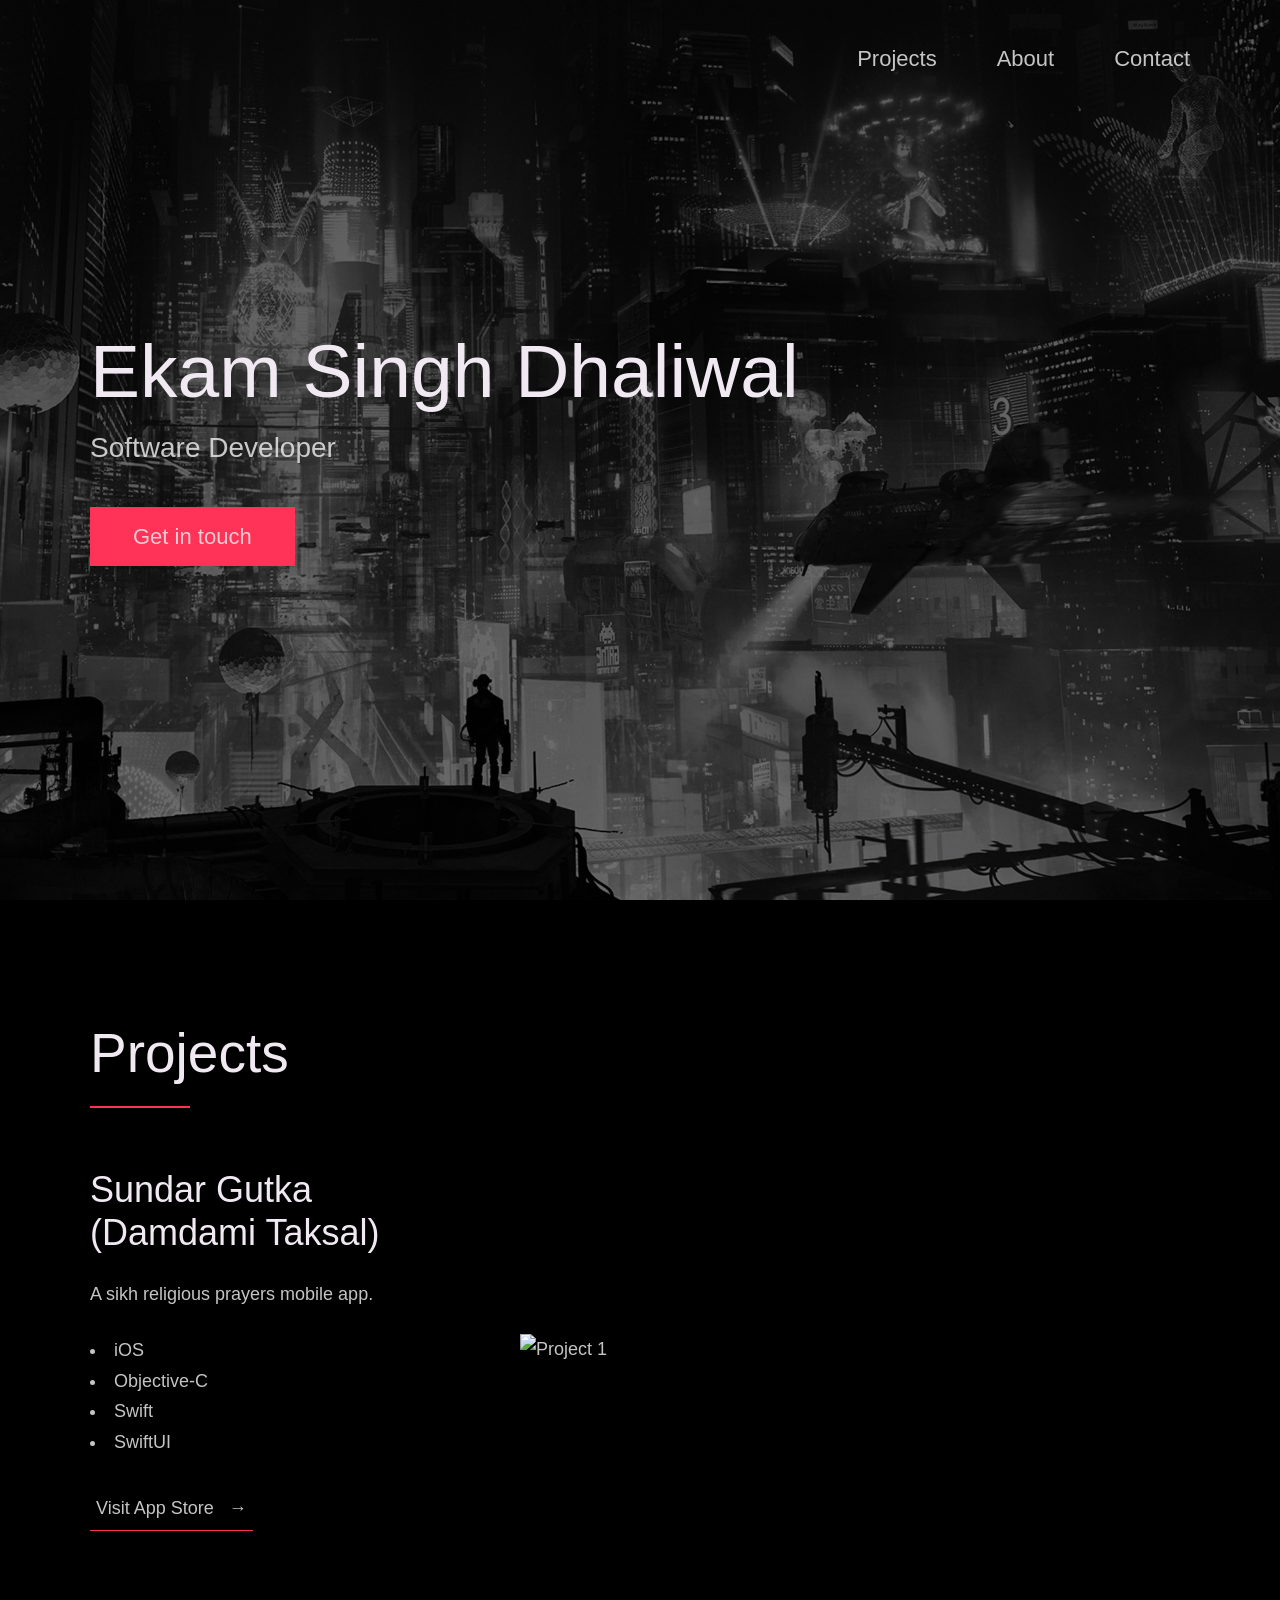
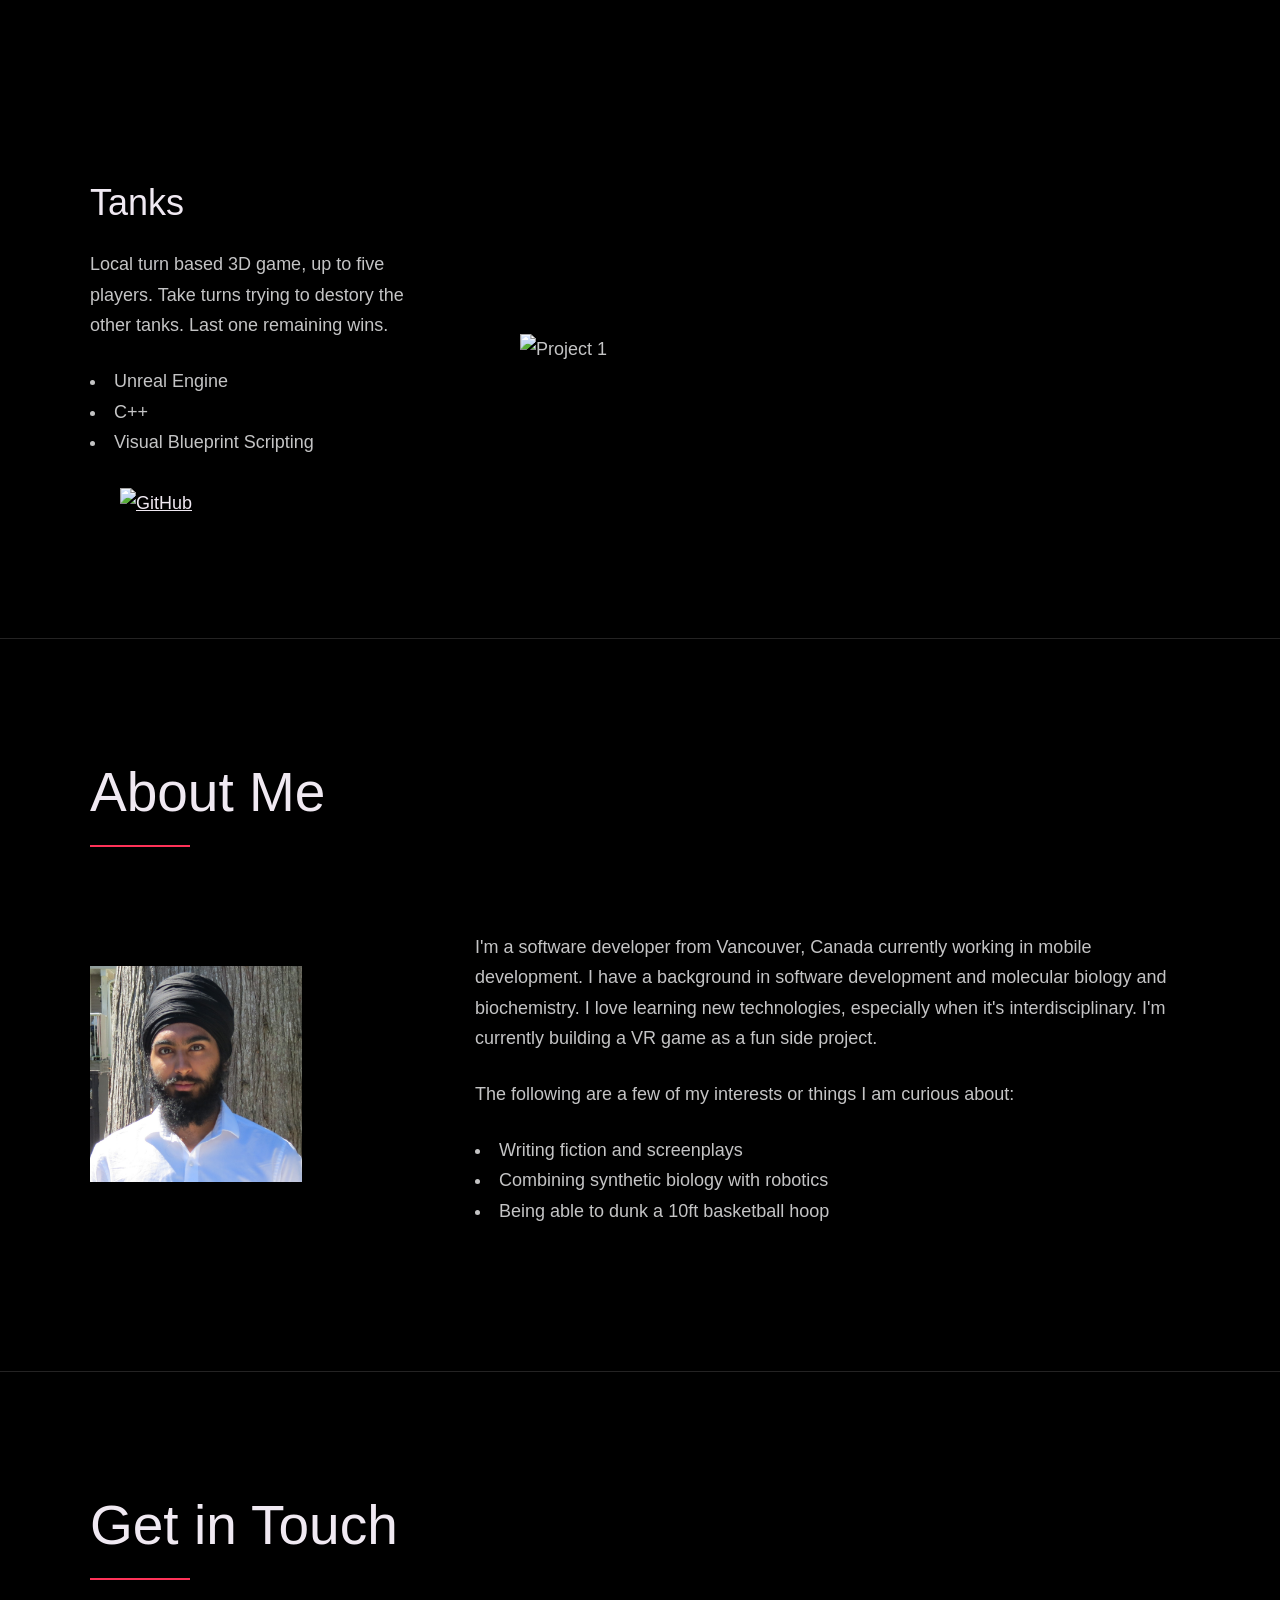
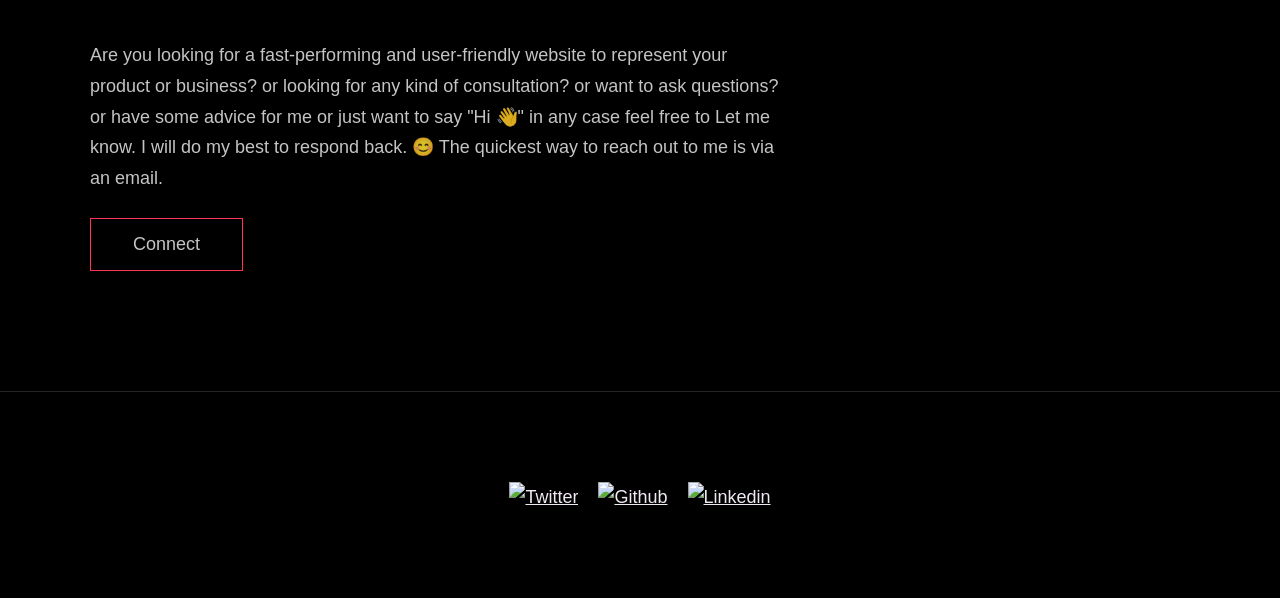
==== index.html @ 0785f8a5 "updated portfolio" ====
<!-- 
  Hello 😊.

  This template is designed and developed by Nisar Hassan Naqvi
  for anyone to use for free or customize the way they like.

  Github Repo: https://github.com/nisarhassan12/portfolio-template/
  My Website: https://nisar.dev

  For business & inquires, contact me => syednisarhassan12@gmail.com
-->

<!--
  Follow the instructions written in comments to create your stunning portfolio
-->

<!DOCTYPE html>
<html lang="en">

<head>
  <meta charset="UTF-8" />
  <meta name="viewport" content="width=device-width, initial-scale=1.0" />
  <link rel="shortcut icon" type="image/png" href="./images/favicon.png" />

  <!-- Put your site title here -->
  <title>
    Ekam Singh
  </title>

  <meta name="description" content="Add small description of yourslef.">
  <!-- Add some coding keywords below, Ex: (React, CSS etc) -->
  <meta name="keywords" content="Put your name, skills and some coding keywords" />
  <link rel="stylesheet" href="index.css" />
</head>

<body>

  <!-- ***** Header ***** -->

  <header class="header" role="banner" id="top">
    <div class="row">
      <nav class="nav" role="navigation">
        <ul class="nav__items">
          <li class="nav__item"><a href="#work" class="nav__link">Projects</a></li>
          <!-- <li class="nav__item"><a href="#clients" class="nav__link">Clients</a></li> -->
          <li class="nav__item">
            <a href="#about" class="nav__link">About</a>
          </li>
          <li class="nav__item">
            <a href="#contact" class="nav__link">Contact</a>
          </li>
        </ul>
      </nav>
    </div>
    <div class="header__text-box row">
      <div class="header__text">
        <h1 class="heading-primary">
          <!-- Replace the following name with your name -->
          <span>Ekam Singh Dhaliwal</span>
        </h1>
        <!-- Put a small paragraph about yourself -->
        <p>Software Developer</p>
        <a href="#contact" class="btn btn--pink">Get in touch</a>
      </div>
    </div>
  </header>

  <main role="main">

    <!-- ***** Work ***** -->

    <section class="work" id="work">
      <div class="row">
        <h2>Projects</h2>
        <div class="work__boxes">

          <!-- Each div with the work__box class is a project. -->

          <div class="work__box">
            <div class="work__text">
              <h3>Sundar Gutka (Damdami Taksal)</h3>
              <p>
                A sikh religious prayers mobile app.
              </p>
              <ul class="work__list">
                <li>iOS</li>
                <li>Objective-C</li>
                <li>Swift</li>
                <li>SwiftUI</li>
              </ul>

              <div class="work__links">
                <a href="https://apps.apple.com/ca/app/sundar-gutka-damdami-taksal/id796246528" target="_blank" class="link__text">
                  Visit App Store <span>&rarr;</span>
                </a>
              </div>
            </div>
            <div class="work__image-box">
              <img src="./images/project-1.png" class="work__image" alt="Project 1" />
            </div>
          </div>

          <div class="work__box">
            <div class="work__text">
              <h3>Tanks</h3>
              <p>
                Local turn based 3D game, up to five players. Take turns trying to destory the other tanks. Last one remaining wins. 
              </p>
              <ul class="work__list">
                <li>Unreal Engine</li>
                <li>C++</li>
                <li>Visual Blueprint Scripting</li>
              </ul>

              <div class="work__links">
                <a href="https://github.com/ekam123/Tanks">
                  <img src="./images/github.svg" class="work__code" title="View Source Code" alt="GitHub">
                </a>
              </div>
            </div>
            <div class="work__image-box">
              <img src="./images/project-2.png" class="work__image" alt="Project 1" />
            </div>
          </div>

          <!-- <div class="work__box">
            <div class="work__text">
              <h3>Notificator</h3>
              <p>
                Lorem ipsum dolor sit amet consectetur adipisicing elit. Quod,
                eius.
              </p>
              <ul class="work__list">
                <li>React</li>
                <li>Next.js</li>
                <li>Node</li>
                <li>MongoDB</li>
              </ul>

              <div class="work__links">
                <a href="#" class="link__text">
                  Visit Site <span>&rarr;</span>
                </a>
                <a href="#">
                  <img src="./images/github.svg" class="work__code" title="View Source Code" alt="GitHub">
                </a>
              </div>
            </div>
            <div class="work__image-box">
              <img src="./images/project-3.png" class="work__image" alt="Project 3" />
            </div>
          </div> -->
        </div>
      </div>
    </section>

    <!-- ***** About ***** -->

    <section class="about" id="about">
      <div class="row">
        <h2>About Me</h2>
        <div class="about__content">
          <div class="about__text">
            <!-- Replace the below paragraph with info about yourself -->
            <p>
              I'm a software developer from Vancouver, Canada currently working in mobile development.
              I have a background in software development and molecular biology and biochemistry. 
              I love learning new technologies, especially when it's interdisciplinary. 
              I'm currently building a VR game as a fun side project. 
            </p>
            <p>
              The following are a few of my interests or things I am curious about:
              <li>Writing fiction and screenplays</li>
              <li>Combining synthetic biology with robotics</li>
              <li>Being able to dunk a 10ft basketball hoop</li>
            </p>
          </div>

          <div class="about__photo-container">
            <!-- Add a nice photo of yourself -->
            <img class="about__photo" src="./images/profile.jpg" alt="" width="80%" height="80%"/>
          </div>
        </div>
      </div>
    </section>
  </main>

  <!-- ***** Contact ***** -->

  <section class="contact" id="contact">
    <div class="row">
      <h2>Get in Touch</h2>
      <div class="contact__info">
        <p>
          Are you looking for a fast-performing and user-friendly website to
          represent your product or business? or looking for any kind of
          consultation? or want to ask questions? or have some advice for me
          or just want to say "Hi 👋" in any case feel free to Let me know. I
          will do my best to respond back. 😊 The quickest way to reach out to
          me is via an email.
        </p>
        <!-- Replace the email with yours -->
        <a href="mailto:ekamsinghdhaliwal@mail.com" class="btn">Connect</a>
      </div>
    </div>
  </section>

  <!-- ***** Footer ***** -->

  <footer role="contentinfo" class="footer">
    <div class="row">
      <!-- Update the links to point to your accounts -->
      <ul class="footer__social-links">
        <li class="footer__social-link-item">
          <a href="https://twitter.com/nisarhassan12/" title="Link to Twitter Profile">
            <img src="./images/twitter.svg" class="footer__social-image" alt="Twitter">
          </a>
        </li>
        <li class="footer__social-link-item">
          <a href="https://github.com/nisarhassan12/" title="Link to Github Profile">
            <img src="./images/github.svg" class="footer__social-image" alt="Github">
          </a>
        </li>
        <li class="footer__social-link-item">
          <a href=https://www.linkedin.com/in/nisar-hassan-naqvi-413466199/">
            <img src="./images/linkedin.svg" title="Link to Linkedin Profile" class="footer__social-image" alt="Linkedin">
          </a>
        </li>
      </ul>

      <!-- If you give me some credit by keeping the below paragraph, will be huge for me 😊 Thanks. -->
      <div class="footer__github-buttons">
        <iframe
          src="https://ghbtns.com/github-btn.html?user=nisarhassan12&repo=portfolio-template&type=watch&count=true"
          frameborder="0" scrolling="0" width="170" height="20" title="Watch Portfolio Template on GitHub">
        </iframe>
      </div>
    </div>
  </footer>

  <a href="#top" class="back-to-top" title="Back to Top">
    <img src="./images/arrow-up.svg" alt="Back to Top" class="back-to-top__image"/>
  </a>
  <script src="./index.js"></script>
</body>

</html>
---- index.css ----
/* --------------------------------------- */
/* ----- Basic Setup ----- */
/* --------------------------------------- */

@font-face {
    font-family: 'Hk Grotesk';
    font-style: normal;
    font-weight: 400;
    src: url('./fonts/HKGrotesk-Regular.woff') format('woff');
}

@font-face {
    font-family: 'Jost';
    font-style: normal;
    font-weight: 400;
    src: url('./fonts/Jost-Regular.ttf') format('woff');
}

* {
    margin: 0;
    padding: 0;
    box-sizing: inherit;
}

:root {
    --font-size-small: 1.8rem;
    --font-size-normal: 2.2rem;
    --font-size-medium: 2.8rem;
    --font-size-medium-1: 3.6rem;
    --font-size-large: 5.5rem;
    --font-size-huge: 7.5rem;
    --font-stack: 'Hk Grotesk', sans-serif;

    --line-height-normal: 1.7;
    --line-height-small: 1.2;

    --black: #000;
    --pink: #ff3258;
    --white: #f0e9f2;
    --white-1: #e5e5e6da;


    --container-max-width: 1180px;
    --container-normal-width: 800px;
    --container-medium-width: 700px; 
    --container-small-width: 500px;

    --gutter-huge: 12rem;
    --gutter-medium: 6rem;
    --gutter-normal: 3rem;
    --gutter-small-1: 2.5rem;
    --gutter-small: 2rem;

    --border-light: 1px solid rgb(36, 35, 35);
}

html {
    font-size: 62.5%; /* (16/10)*100 = 62.5% => 1rem = 10px */
    box-sizing: border-box;
    scroll-behavior: smooth;
}

@media(max-width: 1000px) {
    html {
        font-size: 52%;
    }
}

body {
    font-size: var(--font-size-small);
    font-family: var(--font-stack);
    font-weight: 400;
    color: var(--white-1);
    line-height: var(--line-height-normal);
    background: var(--black);
    overflow-x: hidden;
}

.row {
    max-width: var(--container-max-width);
    margin: 0 auto;
}

@media(max-width: 1340px) {
    .row {
        max-width: 1100px;
    }
}

@media(max-width: 1240px) {
    .row {
        padding: 0 var(--gutter-medium);
    }
}

@media(max-width: 600px) {
    .row {
        padding: 0 var(--gutter-normal);
    }
}

@media(max-width: 600px) {
    .row {
        padding: 0 var(--gutter-small);
    }
}

section {
    padding: var(--gutter-huge) 0;
    border-bottom: var(--border-light);
}

img {
    object-fit: contain;
    max-width: 100%;
}

/* --------------------------------------- */
/* ----- Headlines and Paragraphs ----- */
/* --------------------------------------- */

h1,
h2,
h3 {
    font-family: 'Jost', sans-serif;
    font-weight: 400;
    line-height: var(--line-height-small);
    color: var(--white);
}

.heading-primary {
    line-height: 1;
    font-size: var(--font-size-huge);
    font-weight: 400;
}

@media(max-width: 900px) {
    .heading-primary {
        font-size: 6.5rem;
    }
}

h2 {
    font-size: var(--font-size-large);
    margin-bottom: var(--gutter-medium);
}

h2::after {
    content: '';
    display: block;
    height: 2px;
    width: 10rem;
    background: var(--pink);
    margin: var(--gutter-small) 0;
}

h3 {
    font-size: var(--font-size-medium-1);
    margin-bottom: var(--gutter-small);
}

@media(max-width: 500px) {
    .heading-primary {
        font-size: var(--font-size-large);
    }

    h2 {
        font-size: var(--font-size-medium-1);
    }

    h3 {
        font-size: var(--font-size-medium);
    }
}

p {
    margin: var(--gutter-small-1) 0;
}

@media(max-width: 900px) {
    p { 
        max-width: var(--container-small-width);
    }
}

/* --------------------------------------- */
/* ----- Buttons and Links ----- */
/* --------------------------------------- */

a {
    color: var(--white);
    font-weight: 400;
    font-family: 'Jost', sans-serif;
    transition: all .2s;
    outline: 2px solid transparent;
}

::-moz-focus-inner {
    border: 0;
}

button:focus,
a:focus {
    outline: 2px solid var(--pink);
}

body:not(.user-is-tabbing) button:focus,
body:not(.user-is-tabbing) a:focus {
    outline: none;
}

.link:hover {
    color: var(--pink);
}

.btn {
    position: relative;
    display: inline-block;
    padding: 1rem 4.2rem;
    text-decoration: none;
    color: inherit;
    border: 1px solid  var(--pink);
    font-weight: 400;
}

.btn:focus {
    outline: none;
}

.btn::after {
    content: '';
    display: block;
    position: absolute;
    top: 0;
    left: 0;
    right: 100%;
    background: var(--white);
    height: 100%;
    z-index: -1;
    transition: all 0.2s cubic-bezier(1, 0.68, 0.16, 0.9);
}

.btn:hover::after,
.btn:focus::after {
    right: 0;
    background: var(--pink);
}

.btn--pink {
    background: var(--pink);
    transition: all 0.2s;
}

.btn--pink::after {
    display: none;
}

.btn--pink:hover,
.btn--pink:focus {
    background: transparent;
}

.link__text {
    position: relative;
    display: inline-block;
    padding: .6rem;
    color: inherit;
    text-decoration: none;
    border-bottom: 1px solid var(--pink);
}

.link__text::after {
    content: '';
    display: block;
    position: absolute;
    top: 0;
    left: 0;
    right: 100%;
    background: var(--white);
    height: 100%;
    z-index: -1;
    transition: all 0.2s cubic-bezier(1, 0.68, 0.16, 0.9);
}

.link__text:focus {
    outline: none;
}

.link__text:hover::after,
.link__text:focus:after {
    right: 0;
    background: var(--pink);
}

.link__text span {
    padding-left: 1rem;
    font-family: sans-serif;
}

/* ----- Back to Top ----- */

.back-to-top {
    position: fixed;
    bottom: 4rem;
    right: 4rem;
    display: flex;
    justify-content: center;
    align-items: center;
    height: 5.5rem;
    width: 5.5rem;
    background-color: var(--pink);
    border-radius: 50%;
    z-index: 10;
    visibility: hidden;
    transition: all .4s;
}

.back-to-top__image {
    height: 70%;
}

@media(max-width: 900px) {
    .back-to-top {
        right: 2rem;
    }
}

@media(max-width: 500px) {
    .back-to-top {
        right: 1rem;
    }
}

/* --------------------------------------- */
/* ----- Navigation ----- */
/* --------------------------------------- */

.nav {
    display: flex;
    justify-content: flex-end;
    padding: var(--gutter-normal) 0;
}

.nav__items {
    display: flex;
    list-style: none;
}

.nav__item:not(:last-child) {
    margin-right: var(--gutter-medium);
}

@media(max-width: 500px) {
    .nav {
        justify-content: center;
    }
}

@media(max-width: 400px) {
    .nav__item:not(:last-child) {
        margin-right: var(--gutter-normal);
    }
}

@media(max-width: 300px) {
    .nav {
        font-size: var(--font-size-small);
    }
}

.nav__link {
    position: relative;
    display: inline-block;
    padding: 1rem 0;
    text-decoration: none;
    color: inherit;
    transition: all .2s;
}

.nav__link::after {
    content: '';
    position: absolute;
    bottom: 0;
    left: 0;
    right: 100%;
    display: inline-block;
    height: 1rem;
    background: var(--white);
    transition: all 0.25s cubic-bezier(1, 0.68, 0.16, 0.9);
}

.nav__link:hover {
    color: var(--pink);
}

.nav__link:hover::after {
    right: 0;
    height: 2px;
    background: var(--pink);
}

/* --------------------------------------- */
/* ----- Header ----- */
/* --------------------------------------- */

.header {
    background: linear-gradient(rgba(0,0,0, .5), rgba(0,0,0, .4)), 
        url('./images/cyberpunk-city-bw-2.jpg');
    height: 100vh;
    background-size: cover;
    background-position: center;
    background-attachment: fixed;
    font-size: var(--font-size-normal);
}

.header__text {
    position: absolute;
    top: 50%;
    transform: translateY(-50%);
}

.header__text p {
    margin: 1.5rem 0 3.5rem;
    max-width: var(--container-medium-width);
    font-family: 'Jost', sans-serif;
    font-size: var(--font-size-medium);
}

@media(max-width: 500px) {
    .header {
        text-align: center;
    }

    .header__text p {
        transform: scale(.8);
    }
}

/* --------------------------------------- */
/* ----- Work ----- */
/* --------------------------------------- */

.work__box {
    display: flex;
    align-items: center;
}

@media(max-width: 900px) {
    .work__box {
        align-items: initial;
        flex-direction: column-reverse;
    }
}

.work__box:not(:last-child) {
    margin-bottom: 25rem;
}

@media(max-width: 500px) {
    .work__box:not(:last-child) {
        margin-bottom: 20rem;
    }
}

.work__links {
    display: flex;
    align-items: center;
}

.work__text {
    flex: 0 0 30%;
}

.work__list {
    /* list-style-type: square; */
    list-style-position: inside;
    margin-bottom: var(--gutter-normal);
}

.work__code {
    display: block;
    height: 3rem;
    margin-left: var(--gutter-normal);
    transition: all .3s;
}

.work__code:hover {
    transform: scale(1.2);
}

.work__image-box {
    margin-bottom: var(--gutter-normal);
}

@media(min-width: 901px) {
    .work__image-box {
        flex: 1;
        margin: 0 0 0 10rem;
    }
}

@media(max-width: 900px) {
    .work__code {
        height: 4rem;
    }
}

/* --------------------------------------- */
/* ----- Clients ----- */
/* --------------------------------------- */

.client__logos {
    display: flex;
    justify-content: space-between;
    filter: invert(100%) grayscale(100%) opacity(.8);
}

.client__logo {
    height: 6.5rem;
    max-width: 18rem;
}

@media(max-width: 1240px) {
    .client__logos {
        overflow-x: scroll;
        padding: var(--gutter-normal);
    }

    .client__logo:not(:last-of-type) {
        margin-right: var(--gutter-medium);
    }
}

/* --------------------------------------- */
/* ----- About ----- */
/* --------------------------------------- */

.about__content {
    display: flex;
    flex-direction: row-reverse; 
    align-items: center; 
}

@media(max-width: 900px) {
    .about__content {
        flex-direction: column-reverse;
        align-items: initial;
    }
}

.about__photo-container {
    margin-bottom: var(--gutter-normal);
}

@media(min-width: 901px) {
    .about__text {
        flex: 0 0 65%;
    }
    
    .about__photo-container {
        flex: 1;
        margin: 0 var(--gutter-huge) 0 0;
    }
}

/* --------------------------------------- */
/* ----- Contact ----- */
/* --------------------------------------- */

.contact__info {
    max-width: var(--container-medium-width);
}

/* --------------------------------------- */
/* ----- Footer ----- */
/* --------------------------------------- */

.footer {
    text-align: center;
    padding: var(--gutter-medium) 0 var(--gutter-normal);
}

.footer__social-links {
    display: flex;
    justify-content: center;
    padding: var(--gutter-normal) 0;
    list-style: none;
}

.footer__social-link-item:not(:last-of-type) {
    margin-right: var(--gutter-small);
}

.footer__social-image {
    height: 4rem;
}

.footer__github-buttons {
    display: flex;
    justify-content: center;
}

.footer__github-buttons iframe {
    height: 2.5rem;
    width: 84px;
    transform: translateY(3px);
}

@media(max-width: 500px) {
    .footer {
        padding: var(--gutter-medium) 0;
    } 
}
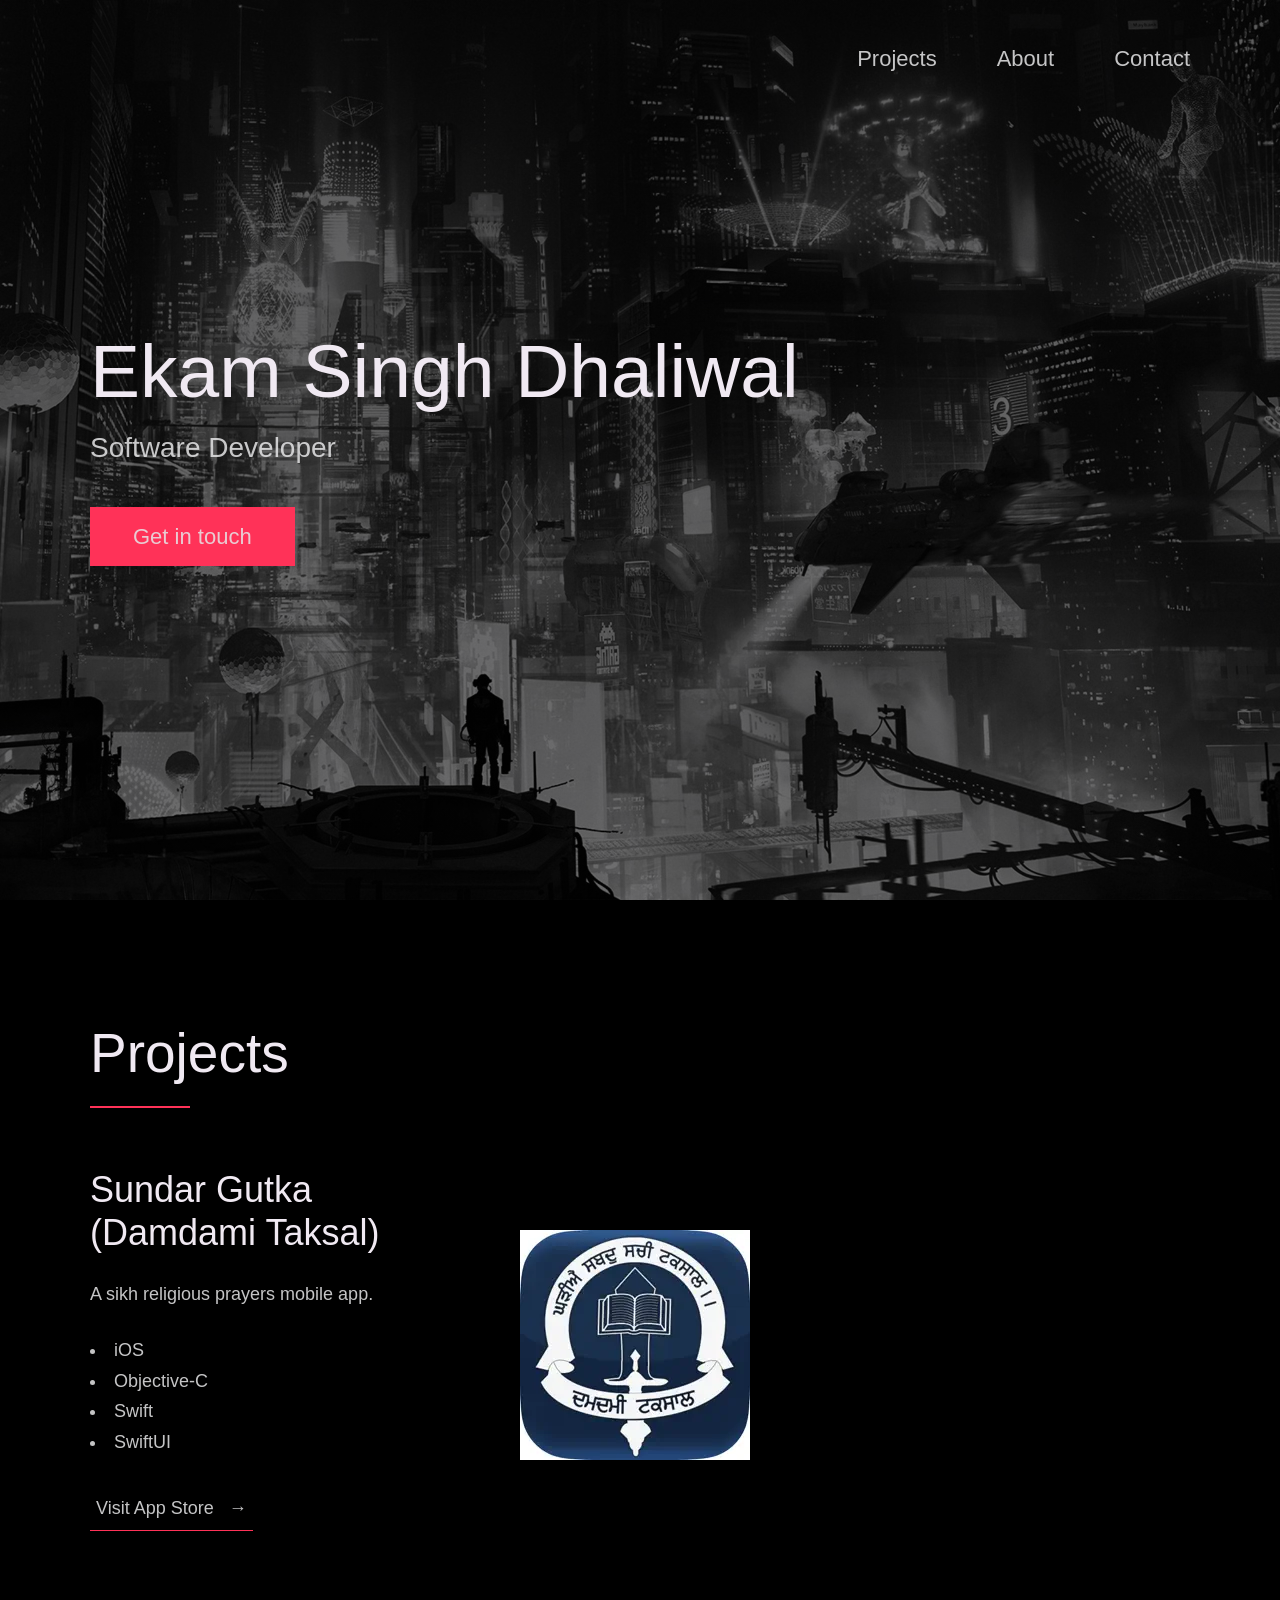
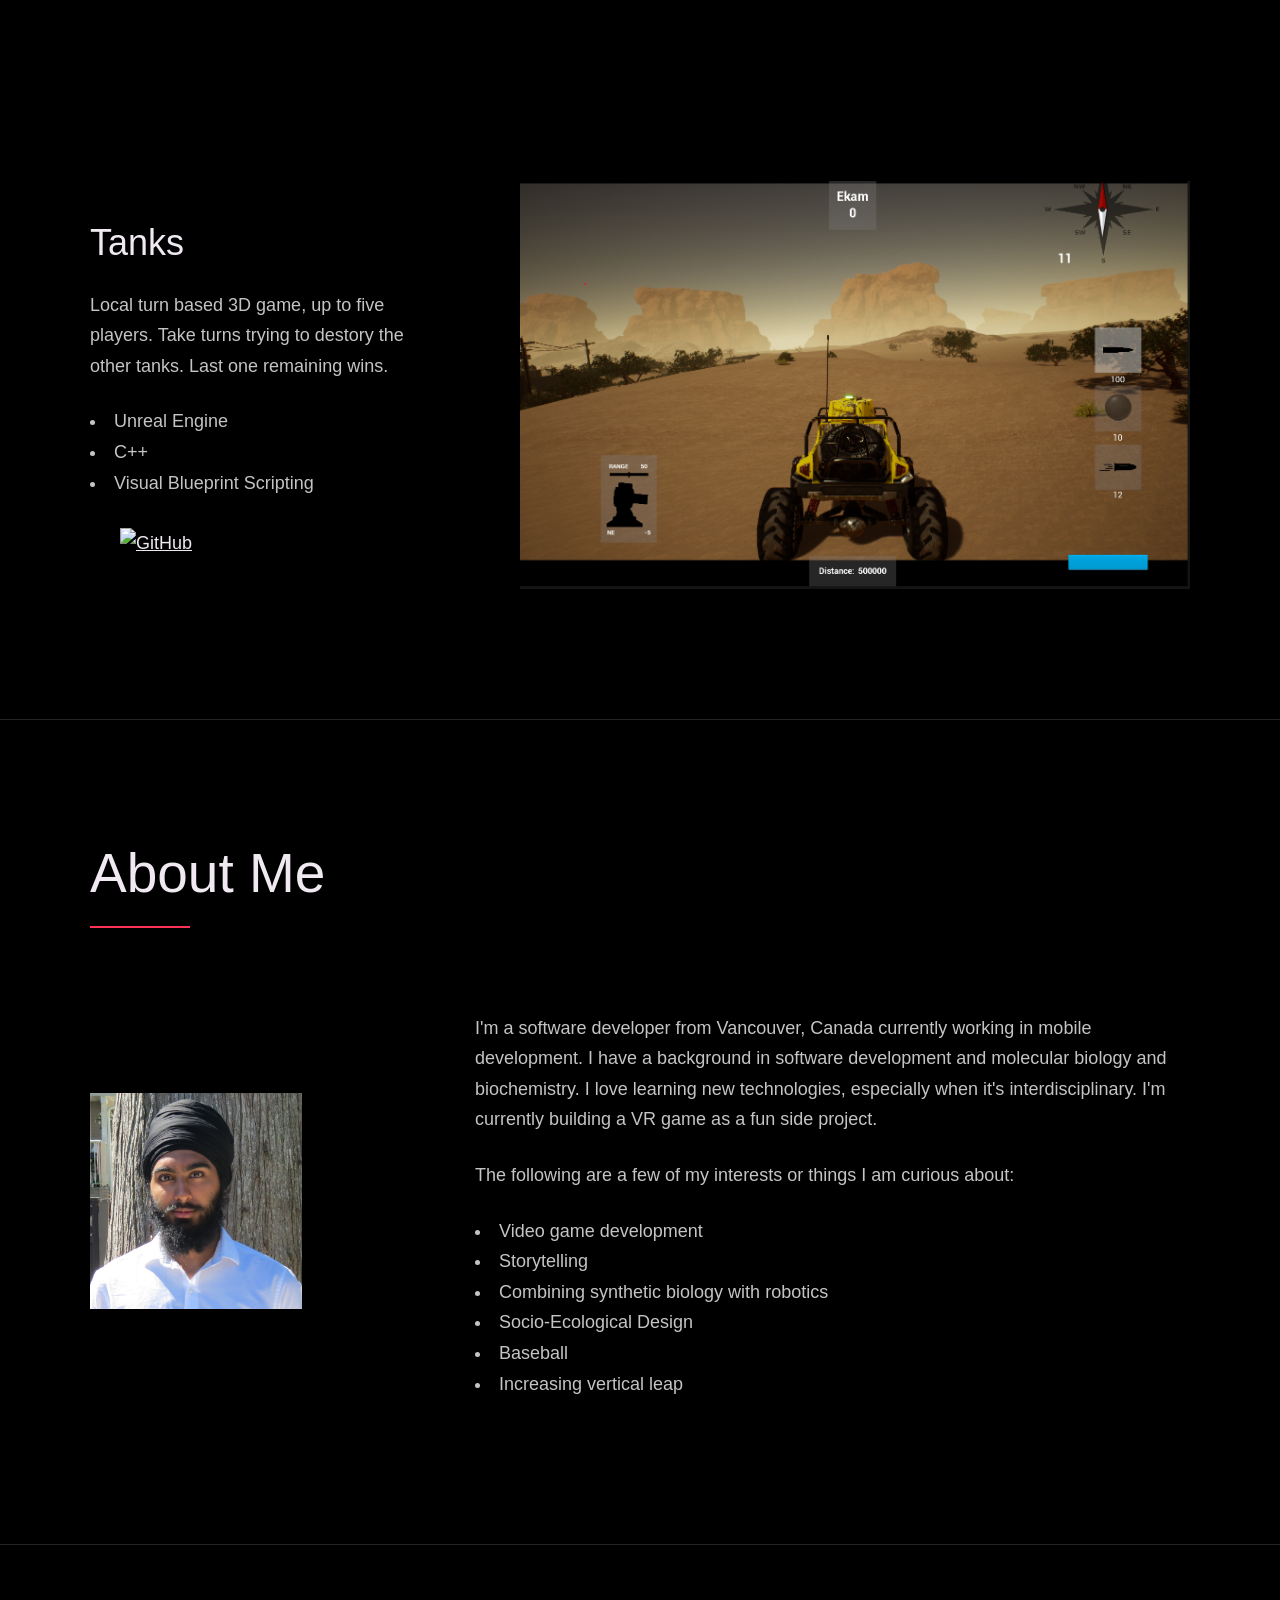
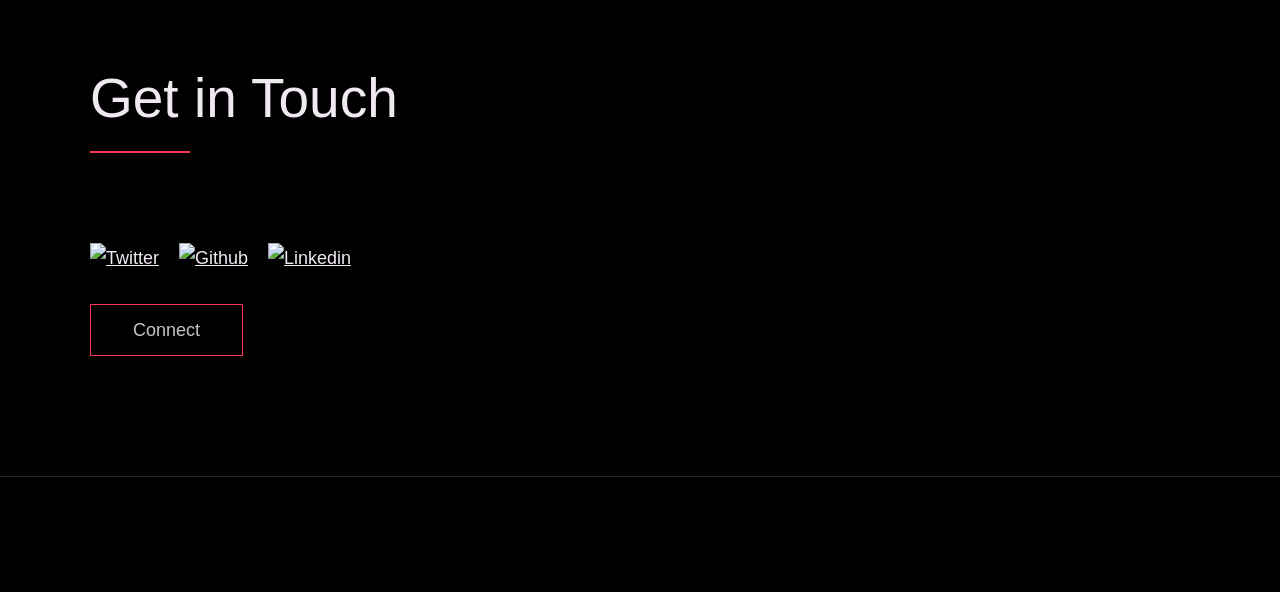
==== commit 8a101536: "update to profile" ====
--- a/index.html
+++ b/index.html
@@ -96,7 +96,7 @@
               </div>
             </div>
             <div class="work__image-box">
-              <img src="./images/project-1.png" class="work__image" alt="Project 1" />
+              <img src="./images/sundar_gutka.webp" class="work__image" alt="Project 1" />
             </div>
           </div>
 
@@ -119,29 +119,30 @@
               </div>
             </div>
             <div class="work__image-box">
-              <img src="./images/project-2.png" class="work__image" alt="Project 1" />
+              <img src="./images/tanks_screenshot.png" class="work__image" alt="Project 1" />
             </div>
           </div>
 
           <!-- <div class="work__box">
             <div class="work__text">
-              <h3>Notificator</h3>
+              <h3>Celebrity Lookalike</h3>
               <p>
-                Lorem ipsum dolor sit amet consectetur adipisicing elit. Quod,
-                eius.
+                Take a selfie and return a match for your closest celebrity lookalike. 
               </p>
               <ul class="work__list">
-                <li>React</li>
-                <li>Next.js</li>
-                <li>Node</li>
-                <li>MongoDB</li>
+                <li>iOS</li>
+                <li>PyTorch</li>
+                <li>Flask</li>
+                <li>fastai</li>
+                <li>Vision/CoreML</li>
+                <li>Docker</li>
               </ul>
 
               <div class="work__links">
-                <a href="#" class="link__text">
-                  Visit Site <span>&rarr;</span>
-                </a>
-                <a href="#">
+                <a href="https://github.com/ekam123/Faceoff">
+                  <img src="./images/github.svg" class="work__code" title="View Source Code" alt="GitHub">
+                </a>
+                <a href="https://github.com/ekam123/MLProduction">
                   <img src="./images/github.svg" class="work__code" title="View Source Code" alt="GitHub">
                 </a>
               </div>
@@ -170,9 +171,12 @@
             </p>
             <p>
               The following are a few of my interests or things I am curious about:
-              <li>Writing fiction and screenplays</li>
+              <li>Video game development</li>
+              <li>Storytelling</li>
               <li>Combining synthetic biology with robotics</li>
-              <li>Being able to dunk a 10ft basketball hoop</li>
+              <li>Socio-Ecological Design</li>
+              <li>Baseball</li>
+              <li>Increasing vertical leap</li>
             </p>
           </div>
 
@@ -191,15 +195,32 @@
     <div class="row">
       <h2>Get in Touch</h2>
       <div class="contact__info">
-        <p>
+        <!-- <p>
           Are you looking for a fast-performing and user-friendly website to
           represent your product or business? or looking for any kind of
           consultation? or want to ask questions? or have some advice for me
           or just want to say "Hi 👋" in any case feel free to Let me know. I
           will do my best to respond back. 😊 The quickest way to reach out to
           me is via an email.
-        </p>
+        </p> -->
         <!-- Replace the email with yours -->
+        <ul class="footer__social-links">
+          <li class="footer__social-link-item">
+            <a href="https://twitter.com/nisarhassan12/" title="Link to Twitter Profile">
+              <img src="./images/twitter.svg" class="footer__social-image" alt="Twitter">
+            </a>
+          </li>
+          <li class="footer__social-link-item">
+            <a href="https://github.com/nisarhassan12/" title="Link to Github Profile">
+              <img src="./images/github.svg" class="footer__social-image" alt="Github">
+            </a>
+          </li>
+          <li class="footer__social-link-item">
+            <a href=https://www.linkedin.com/in/nisar-hassan-naqvi-413466199/">
+              <img src="./images/linkedin.svg" title="Link to Linkedin Profile" class="footer__social-image" alt="Linkedin">
+            </a>
+          </li>
+        </ul>
         <a href="mailto:ekamsinghdhaliwal@mail.com" class="btn">Connect</a>
       </div>
     </div>
@@ -210,7 +231,7 @@
   <footer role="contentinfo" class="footer">
     <div class="row">
       <!-- Update the links to point to your accounts -->
-      <ul class="footer__social-links">
+      <!-- <ul class="footer__social-links">
         <li class="footer__social-link-item">
           <a href="https://twitter.com/nisarhassan12/" title="Link to Twitter Profile">
             <img src="./images/twitter.svg" class="footer__social-image" alt="Twitter">
@@ -226,7 +247,7 @@
             <img src="./images/linkedin.svg" title="Link to Linkedin Profile" class="footer__social-image" alt="Linkedin">
           </a>
         </li>
-      </ul>
+      </ul> -->
 
       <!-- If you give me some credit by keeping the below paragraph, will be huge for me 😊 Thanks. -->
       <div class="footer__github-buttons">
--- a/index.css
+++ b/index.css
@@ -582,7 +582,7 @@
 
 .footer__social-links {
     display: flex;
-    justify-content: center;
+    /* justify-content: center; */
     padding: var(--gutter-normal) 0;
     list-style: none;
 }
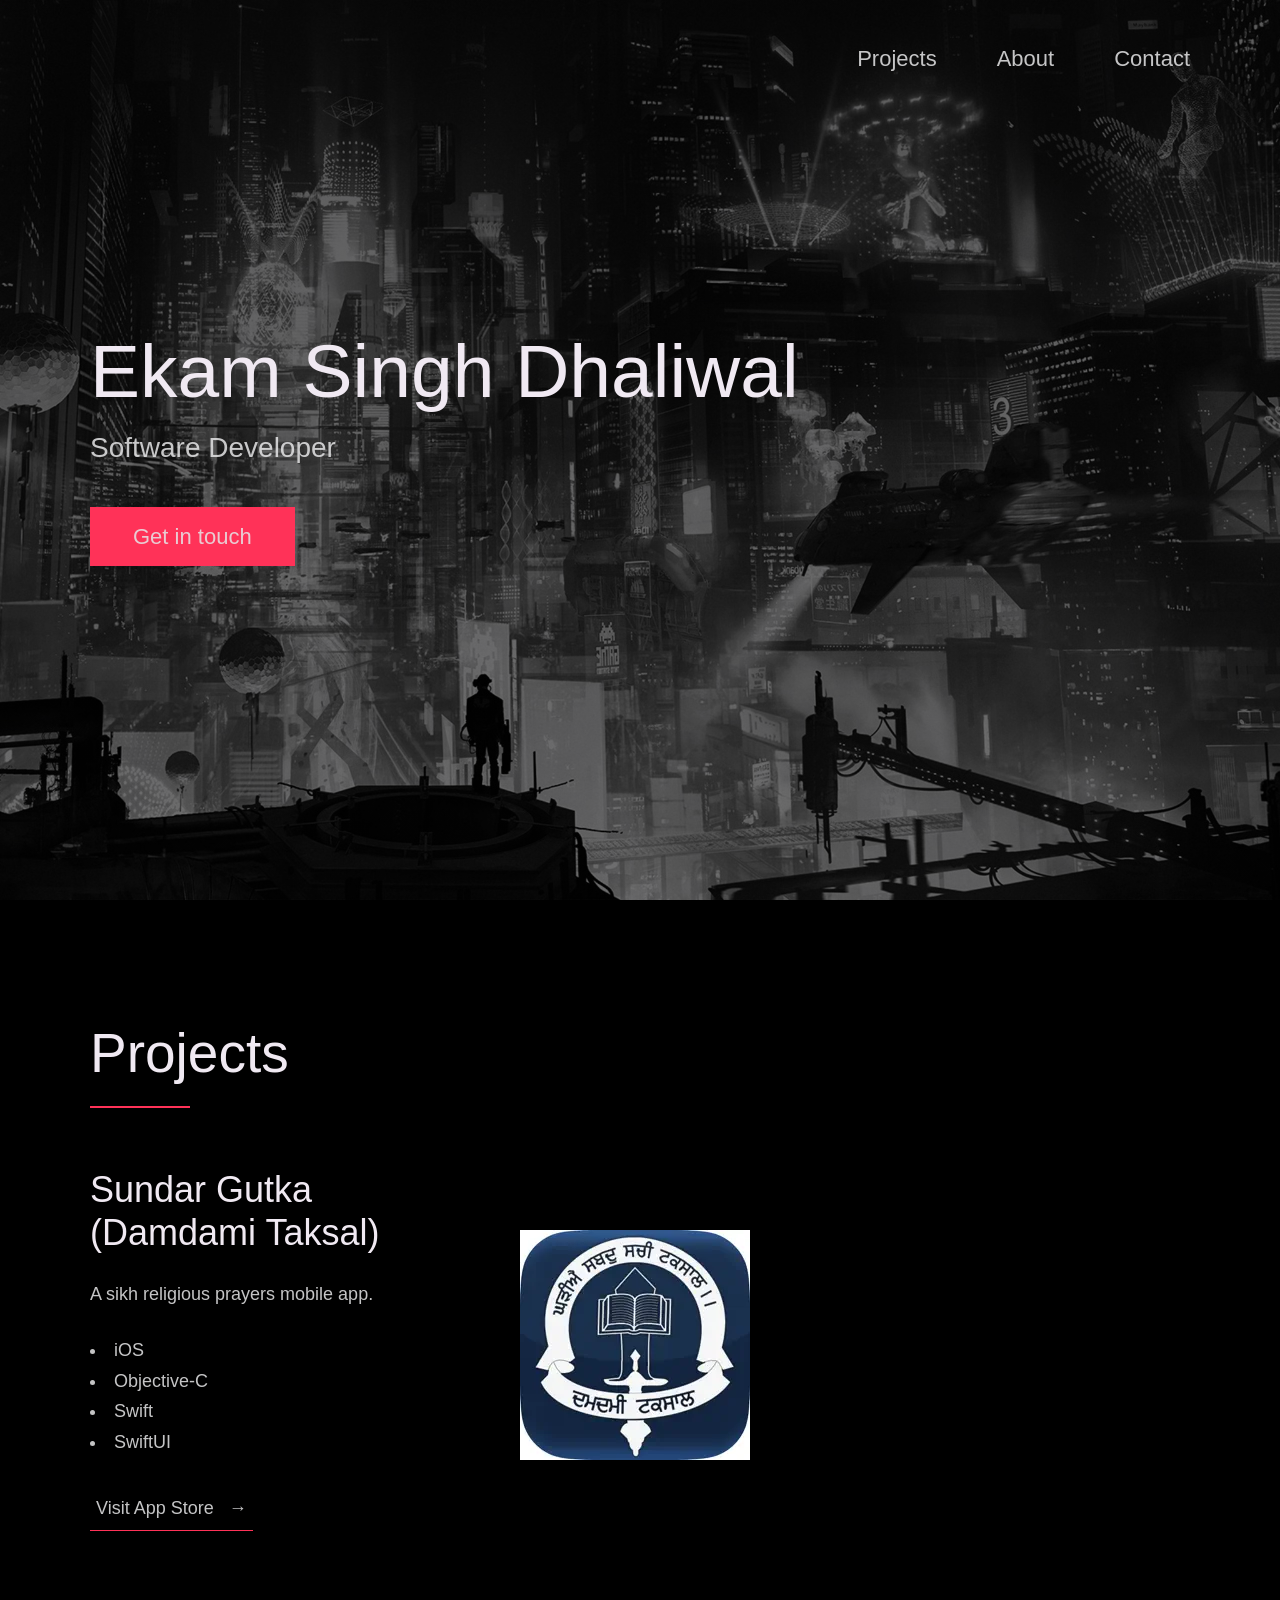
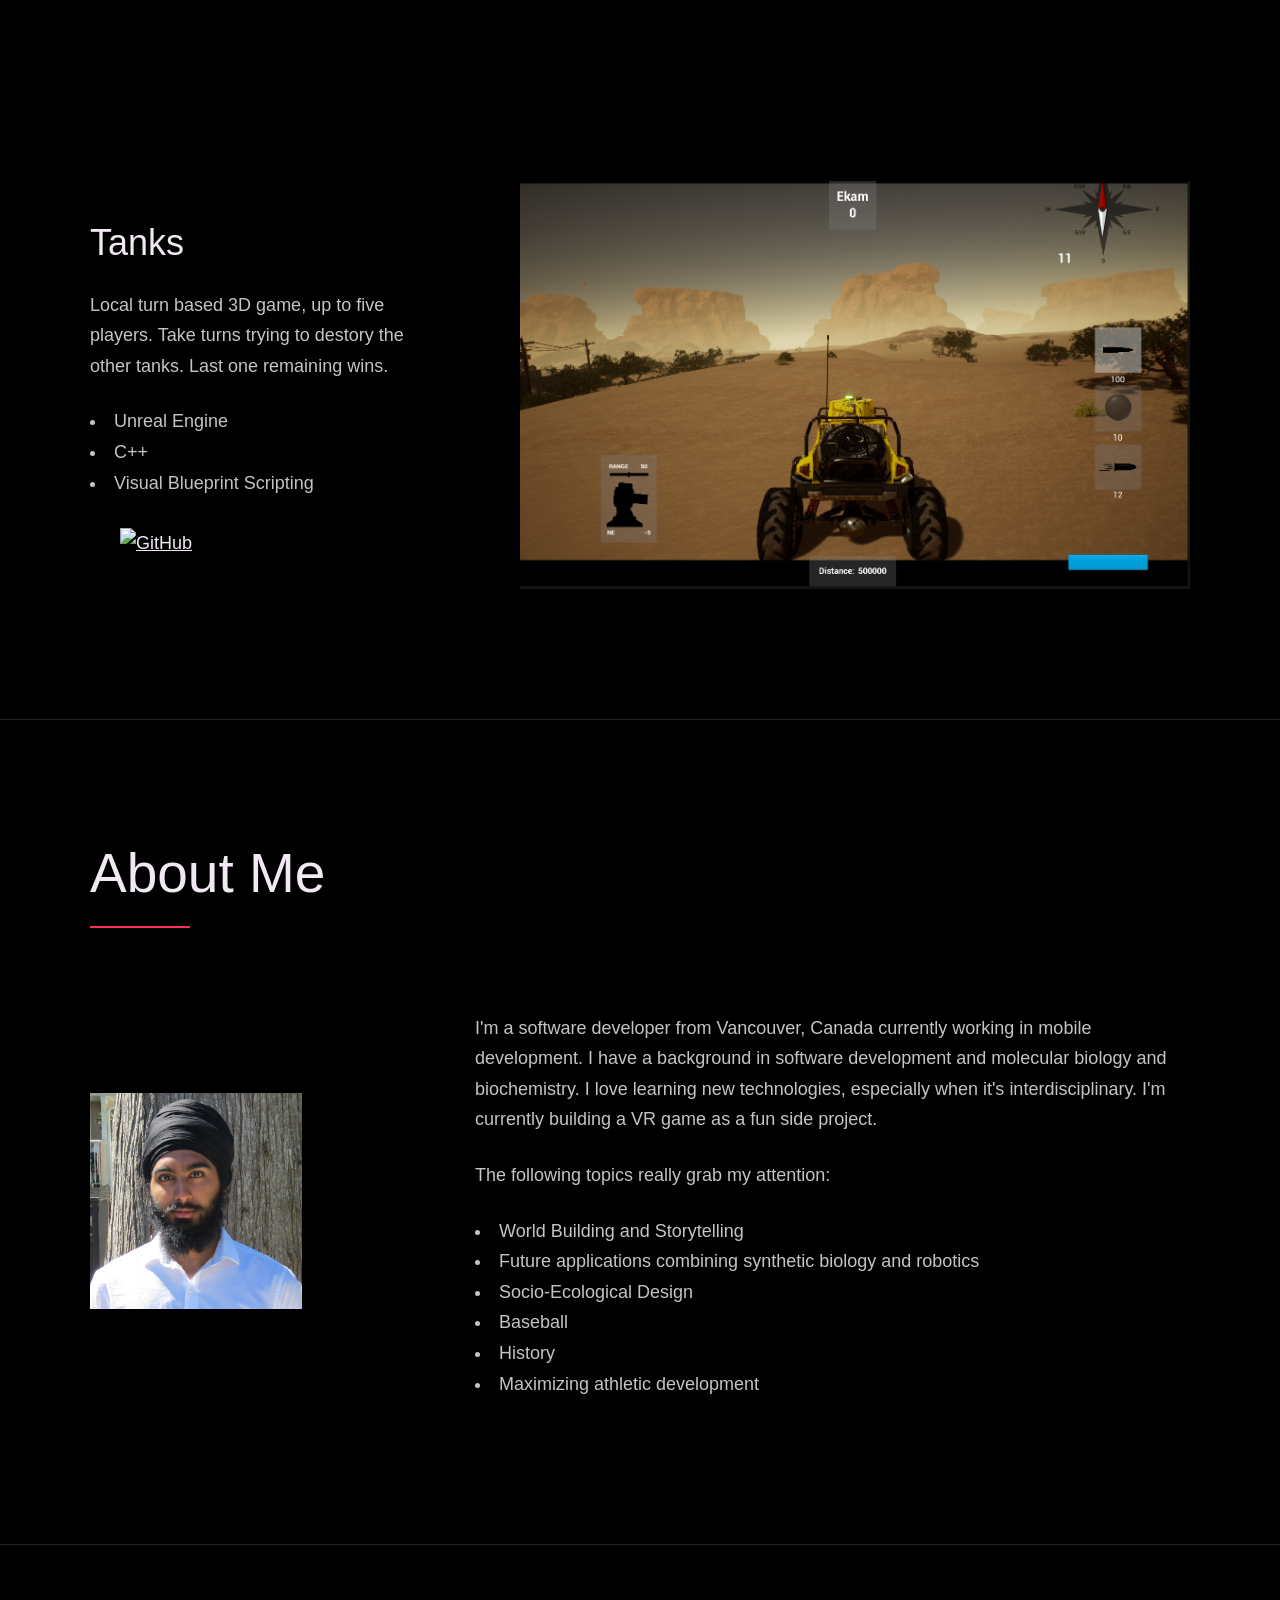
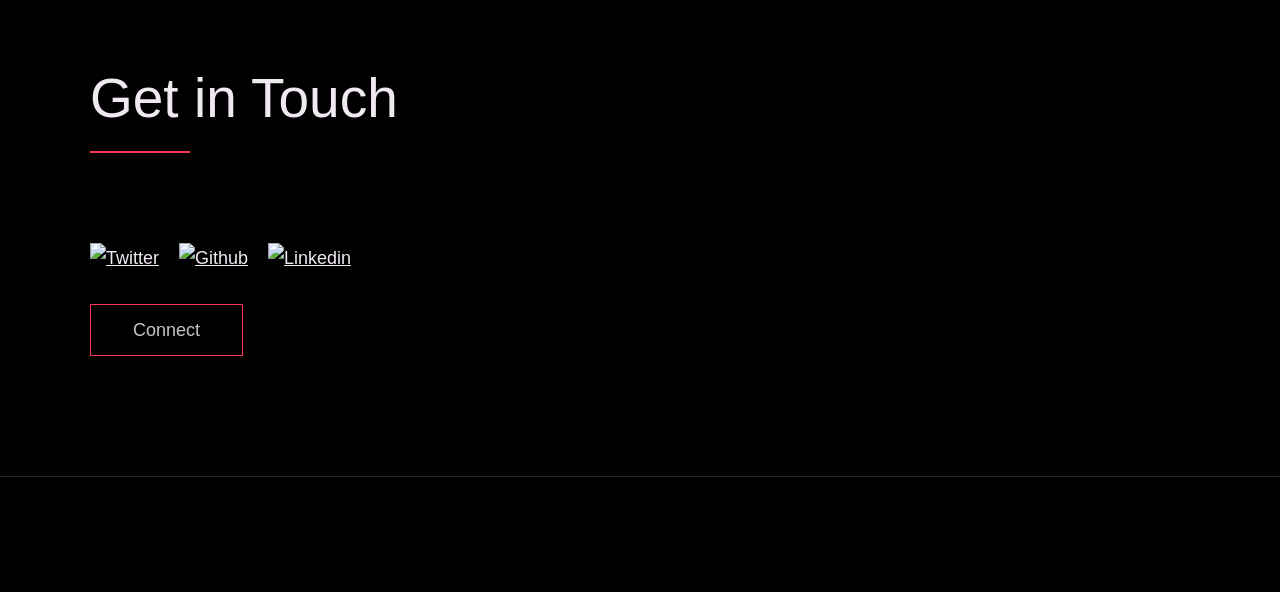
==== commit c34252bd: "update interests" ====
--- a/index.html
+++ b/index.html
@@ -27,9 +27,9 @@
     Ekam Singh
   </title>
 
-  <meta name="description" content="Add small description of yourslef.">
+  <meta name="description" content="A beginning is the time for taking the most delicate care that the balances are correct.">
   <!-- Add some coding keywords below, Ex: (React, CSS etc) -->
-  <meta name="keywords" content="Put your name, skills and some coding keywords" />
+  <meta name="keywords" content="Ekam Singh Dhaliwal, software developer, ios, android, unreal engine, c++" />
   <link rel="stylesheet" href="index.css" />
 </head>
 
@@ -170,13 +170,13 @@
               I'm currently building a VR game as a fun side project. 
             </p>
             <p>
-              The following are a few of my interests or things I am curious about:
-              <li>Video game development</li>
-              <li>Storytelling</li>
-              <li>Combining synthetic biology with robotics</li>
+              The following topics really grab my attention:
+              <li>World Building and Storytelling</li>
+              <li>Future applications combining synthetic biology and robotics</li>
               <li>Socio-Ecological Design</li>
               <li>Baseball</li>
-              <li>Increasing vertical leap</li>
+              <li>History</li>
+              <li>Maximizing athletic development</li>
             </p>
           </div>
 
@@ -206,17 +206,17 @@
         <!-- Replace the email with yours -->
         <ul class="footer__social-links">
           <li class="footer__social-link-item">
-            <a href="https://twitter.com/nisarhassan12/" title="Link to Twitter Profile">
+            <a href="https://twitter.com/es_ekam/" title="Link to Twitter Profile">
               <img src="./images/twitter.svg" class="footer__social-image" alt="Twitter">
             </a>
           </li>
           <li class="footer__social-link-item">
-            <a href="https://github.com/nisarhassan12/" title="Link to Github Profile">
+            <a href="https://github.com/ekam123/" title="Link to Github Profile">
               <img src="./images/github.svg" class="footer__social-image" alt="Github">
             </a>
           </li>
           <li class="footer__social-link-item">
-            <a href=https://www.linkedin.com/in/nisar-hassan-naqvi-413466199/">
+            <a href="https://www.linkedin.com/in/ekam123/">
               <img src="./images/linkedin.svg" title="Link to Linkedin Profile" class="footer__social-image" alt="Linkedin">
             </a>
           </li>
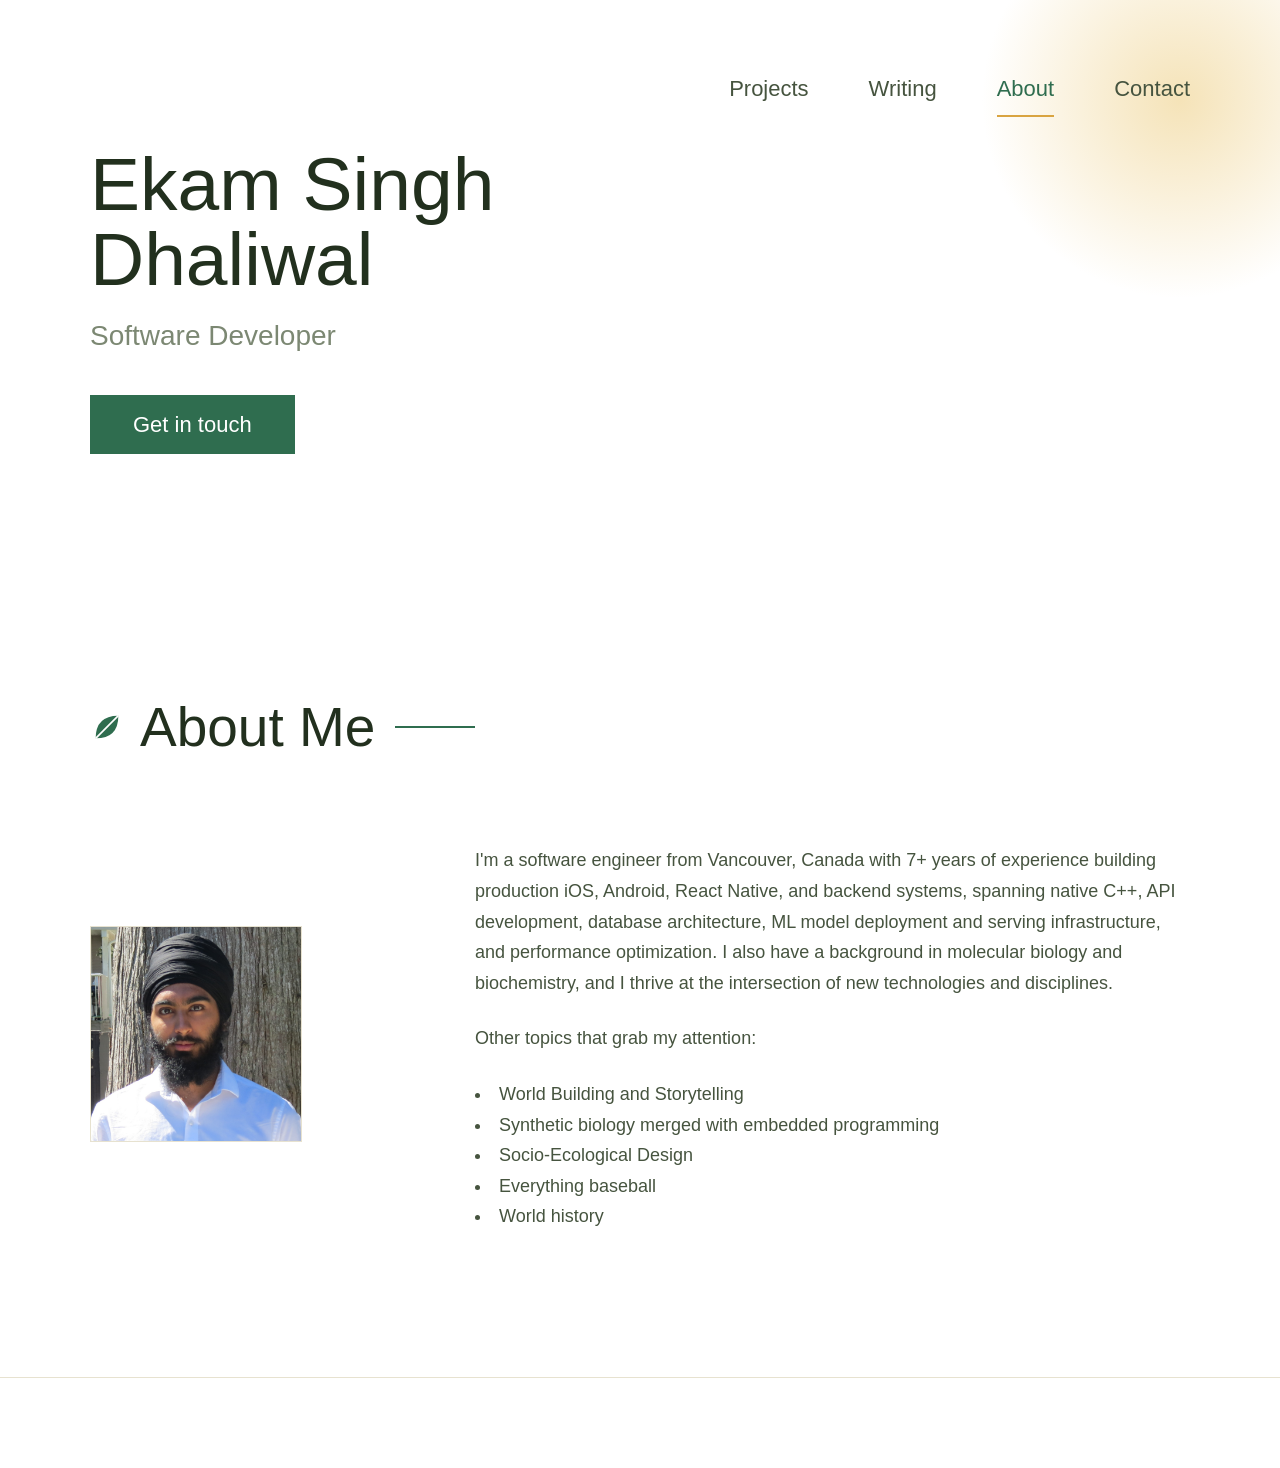
==== commit b4d99638: "updates" ====
--- a/index.html
+++ b/index.html
@@ -1,19 +1,3 @@
-<!-- 
-  Hello 😊.
-
-  This template is designed and developed by Nisar Hassan Naqvi
-  for anyone to use for free or customize the way they like.
-
-  Github Repo: https://github.com/nisarhassan12/portfolio-template/
-  My Website: https://nisar.dev
-
-  For business & inquires, contact me => syednisarhassan12@gmail.com
--->
-
-<!--
-  Follow the instructions written in comments to create your stunning portfolio
--->
-
 <!DOCTYPE html>
 <html lang="en">
 
@@ -22,13 +6,11 @@
   <meta name="viewport" content="width=device-width, initial-scale=1.0" />
   <link rel="shortcut icon" type="image/png" href="./images/favicon.png" />
 
-  <!-- Put your site title here -->
   <title>
     Ekam Singh
   </title>
 
   <meta name="description" content="A beginning is the time for taking the most delicate care that the balances are correct.">
-  <!-- Add some coding keywords below, Ex: (React, CSS etc) -->
   <meta name="keywords" content="Ekam Singh Dhaliwal, software developer, ios, android, unreal engine, c++" />
   <link rel="stylesheet" href="index.css" />
 </head>
@@ -41,13 +23,13 @@
     <div class="row">
       <nav class="nav" role="navigation">
         <ul class="nav__items">
-          <li class="nav__item"><a href="#work" class="nav__link">Projects</a></li>
-          <!-- <li class="nav__item"><a href="#clients" class="nav__link">Clients</a></li> -->
+          <li class="nav__item"><a href="projects.html" class="nav__link">Projects</a></li>
+          <li class="nav__item"><a href="writing.html" class="nav__link">Writing</a></li>
           <li class="nav__item">
-            <a href="#about" class="nav__link">About</a>
+            <a href="index.html" class="nav__link nav__link--active" aria-current="page">About</a>
           </li>
           <li class="nav__item">
-            <a href="#contact" class="nav__link">Contact</a>
+            <a href="contact.html" class="nav__link">Contact</a>
           </li>
         </ul>
       </nav>
@@ -55,133 +37,40 @@
     <div class="header__text-box row">
       <div class="header__text">
         <h1 class="heading-primary">
-          <!-- Replace the following name with your name -->
           <span>Ekam Singh Dhaliwal</span>
         </h1>
-        <!-- Put a small paragraph about yourself -->
         <p>Software Developer</p>
-        <a href="#contact" class="btn btn--pink">Get in touch</a>
+        <a href="contact.html" class="btn btn--accent">Get in touch</a>
       </div>
     </div>
   </header>
 
   <main role="main">
 
-    <!-- ***** Work ***** -->
-
-    <section class="work" id="work">
-      <div class="row">
-        <h2>Projects</h2>
-        <div class="work__boxes">
-
-          <!-- Each div with the work__box class is a project. -->
-
-          <div class="work__box">
-            <div class="work__text">
-              <h3>Sundar Gutka (Damdami Taksal)</h3>
-              <p>
-                A sikh religious prayers mobile app.
-              </p>
-              <ul class="work__list">
-                <li>iOS</li>
-                <li>Objective-C</li>
-                <li>Swift</li>
-                <li>SwiftUI</li>
-              </ul>
-
-              <div class="work__links">
-                <a href="https://apps.apple.com/ca/app/sundar-gutka-damdami-taksal/id796246528" target="_blank" class="link__text">
-                  Visit App Store <span>&rarr;</span>
-                </a>
-              </div>
-            </div>
-            <div class="work__image-box">
-              <img src="./images/sundar_gutka.webp" class="work__image" alt="Project 1" />
-            </div>
-          </div>
-
-          <div class="work__box">
-            <div class="work__text">
-              <h3>Tanks</h3>
-              <p>
-                Local turn based 3D game, up to five players. Take turns trying to destory the other tanks. Last one remaining wins. 
-              </p>
-              <ul class="work__list">
-                <li>Unreal Engine</li>
-                <li>C++</li>
-                <li>Visual Blueprint Scripting</li>
-              </ul>
-
-              <div class="work__links">
-                <a href="https://github.com/ekam123/Tanks">
-                  <img src="./images/github.svg" class="work__code" title="View Source Code" alt="GitHub">
-                </a>
-              </div>
-            </div>
-            <div class="work__image-box">
-              <img src="./images/tanks_screenshot.png" class="work__image" alt="Project 1" />
-            </div>
-          </div>
-
-          <!-- <div class="work__box">
-            <div class="work__text">
-              <h3>Celebrity Lookalike</h3>
-              <p>
-                Take a selfie and return a match for your closest celebrity lookalike. 
-              </p>
-              <ul class="work__list">
-                <li>iOS</li>
-                <li>PyTorch</li>
-                <li>Flask</li>
-                <li>fastai</li>
-                <li>Vision/CoreML</li>
-                <li>Docker</li>
-              </ul>
-
-              <div class="work__links">
-                <a href="https://github.com/ekam123/Faceoff">
-                  <img src="./images/github.svg" class="work__code" title="View Source Code" alt="GitHub">
-                </a>
-                <a href="https://github.com/ekam123/MLProduction">
-                  <img src="./images/github.svg" class="work__code" title="View Source Code" alt="GitHub">
-                </a>
-              </div>
-            </div>
-            <div class="work__image-box">
-              <img src="./images/project-3.png" class="work__image" alt="Project 3" />
-            </div>
-          </div> -->
-        </div>
-      </div>
-    </section>
-
     <!-- ***** About ***** -->
 
     <section class="about" id="about">
       <div class="row">
-        <h2>About Me</h2>
+        <h2 class="section-heading">About Me</h2>
         <div class="about__content">
           <div class="about__text">
-            <!-- Replace the below paragraph with info about yourself -->
             <p>
-              I'm a software developer from Vancouver, Canada currently working in mobile development.
-              I have a background in software development and molecular biology and biochemistry. 
-              I love learning new technologies, especially when it's interdisciplinary. 
-              I'm currently building a VR game as a fun side project. 
+              I'm a software engineer from Vancouver, Canada with 7+ years of experience building production iOS,
+              Android, React Native, and backend systems, spanning native C++, API development, database
+              architecture, ML model deployment and serving infrastructure, and performance optimization. I also have a
+              background in molecular biology and biochemistry, and I thrive at the intersection of new technologies and disciplines.
             </p>
             <p>
-              The following topics really grab my attention:
+              Other topics that grab my attention:
               <li>World Building and Storytelling</li>
-              <li>Future applications combining synthetic biology and robotics</li>
+              <li>Synthetic biology merged with embedded programming</li>
               <li>Socio-Ecological Design</li>
-              <li>Baseball</li>
-              <li>History</li>
-              <li>Maximizing athletic development</li>
+              <li>Everything baseball</li>
+              <li>World history</li>
             </p>
           </div>
 
           <div class="about__photo-container">
-            <!-- Add a nice photo of yourself -->
             <img class="about__photo" src="./images/profile.jpg" alt="" width="80%" height="80%"/>
           </div>
         </div>
@@ -189,74 +78,10 @@
     </section>
   </main>
 
-  <!-- ***** Contact ***** -->
-
-  <section class="contact" id="contact">
-    <div class="row">
-      <h2>Get in Touch</h2>
-      <div class="contact__info">
-        <!-- <p>
-          Are you looking for a fast-performing and user-friendly website to
-          represent your product or business? or looking for any kind of
-          consultation? or want to ask questions? or have some advice for me
-          or just want to say "Hi 👋" in any case feel free to Let me know. I
-          will do my best to respond back. 😊 The quickest way to reach out to
-          me is via an email.
-        </p> -->
-        <!-- Replace the email with yours -->
-        <ul class="footer__social-links">
-          <li class="footer__social-link-item">
-            <a href="https://twitter.com/es_ekam/" title="Link to Twitter Profile">
-              <img src="./images/twitter.svg" class="footer__social-image" alt="Twitter">
-            </a>
-          </li>
-          <li class="footer__social-link-item">
-            <a href="https://github.com/ekam123/" title="Link to Github Profile">
-              <img src="./images/github.svg" class="footer__social-image" alt="Github">
-            </a>
-          </li>
-          <li class="footer__social-link-item">
-            <a href="https://www.linkedin.com/in/ekam123/">
-              <img src="./images/linkedin.svg" title="Link to Linkedin Profile" class="footer__social-image" alt="Linkedin">
-            </a>
-          </li>
-        </ul>
-        <a href="mailto:ekamsinghdhaliwal@mail.com" class="btn">Connect</a>
-      </div>
-    </div>
-  </section>
-
   <!-- ***** Footer ***** -->
 
   <footer role="contentinfo" class="footer">
-    <div class="row">
-      <!-- Update the links to point to your accounts -->
-      <!-- <ul class="footer__social-links">
-        <li class="footer__social-link-item">
-          <a href="https://twitter.com/nisarhassan12/" title="Link to Twitter Profile">
-            <img src="./images/twitter.svg" class="footer__social-image" alt="Twitter">
-          </a>
-        </li>
-        <li class="footer__social-link-item">
-          <a href="https://github.com/nisarhassan12/" title="Link to Github Profile">
-            <img src="./images/github.svg" class="footer__social-image" alt="Github">
-          </a>
-        </li>
-        <li class="footer__social-link-item">
-          <a href=https://www.linkedin.com/in/nisar-hassan-naqvi-413466199/">
-            <img src="./images/linkedin.svg" title="Link to Linkedin Profile" class="footer__social-image" alt="Linkedin">
-          </a>
-        </li>
-      </ul> -->
-
-      <!-- If you give me some credit by keeping the below paragraph, will be huge for me 😊 Thanks. -->
-      <div class="footer__github-buttons">
-        <iframe
-          src="https://ghbtns.com/github-btn.html?user=nisarhassan12&repo=portfolio-template&type=watch&count=true"
-          frameborder="0" scrolling="0" width="170" height="20" title="Watch Portfolio Template on GitHub">
-        </iframe>
-      </div>
-    </div>
+    <div class="row"></div>
   </footer>
 
   <a href="#top" class="back-to-top" title="Back to Top">
@@ -265,4 +90,4 @@
   <script src="./index.js"></script>
 </body>
 
-</html>+</html>
--- a/index.css
+++ b/index.css
@@ -34,15 +34,25 @@
     --line-height-normal: 1.7;
     --line-height-small: 1.2;
 
-    --black: #000;
-    --pink: #ff3258;
-    --white: #f0e9f2;
-    --white-1: #e5e5e6da;
-
+    --bg: #ffffff;
+    --bg-soft: #f6f4ea;
+
+    --ink: #22301e;
+    --body-color: #46543f;
+    --body-muted: #7c8873;
+
+    --green: #2f6d4f;
+    --green-dark: #234f3a;
+    --gold: #d9a441;
+    --gold-soft: #f5e3b8;
+
+    --border-light: 1px solid #e7e2d0;
+
+    --leaf-icon: url("data:image/svg+xml,%3Csvg xmlns='http://www.w3.org/2000/svg' viewBox='0 0 24 24'%3E%3Cpath d='M4 20Q4 4 20 4Q20 20 4 20Z' fill='%232f6d4f'/%3E%3Cpath d='M4 20L20 4' stroke='%23ffffff' stroke-width='1.2'/%3E%3C/svg%3E");
 
     --container-max-width: 1180px;
     --container-normal-width: 800px;
-    --container-medium-width: 700px; 
+    --container-medium-width: 700px;
     --container-small-width: 500px;
 
     --gutter-huge: 12rem;
@@ -50,8 +60,6 @@
     --gutter-normal: 3rem;
     --gutter-small-1: 2.5rem;
     --gutter-small: 2rem;
-
-    --border-light: 1px solid rgb(36, 35, 35);
 }
 
 html {
@@ -70,9 +78,9 @@
     font-size: var(--font-size-small);
     font-family: var(--font-stack);
     font-weight: 400;
-    color: var(--white-1);
+    color: var(--body-color);
     line-height: var(--line-height-normal);
-    background: var(--black);
+    background: var(--bg);
     overflow-x: hidden;
 }
 
@@ -125,7 +133,7 @@
     font-family: 'Jost', sans-serif;
     font-weight: 400;
     line-height: var(--line-height-small);
-    color: var(--white);
+    color: var(--ink);
 }
 
 .heading-primary {
@@ -140,18 +148,29 @@
     }
 }
 
-h2 {
+.section-heading {
+    display: flex;
+    align-items: center;
     font-size: var(--font-size-large);
     margin-bottom: var(--gutter-medium);
 }
 
-h2::after {
+.section-heading::before {
+    content: '';
+    display: inline-block;
+    width: 3.4rem;
+    height: 3.4rem;
+    margin-right: 1.6rem;
+    background: var(--leaf-icon) center / contain no-repeat;
+}
+
+.section-heading::after {
     content: '';
     display: block;
     height: 2px;
-    width: 10rem;
-    background: var(--pink);
-    margin: var(--gutter-small) 0;
+    width: 8rem;
+    background: var(--green);
+    margin-left: var(--gutter-small);
 }
 
 h3 {
@@ -164,8 +183,17 @@
         font-size: var(--font-size-large);
     }
 
-    h2 {
+    .section-heading {
         font-size: var(--font-size-medium-1);
+    }
+
+    .section-heading::before {
+        width: 2.6rem;
+        height: 2.6rem;
+    }
+
+    .section-heading::after {
+        display: none;
     }
 
     h3 {
@@ -178,7 +206,7 @@
 }
 
 @media(max-width: 900px) {
-    p { 
+    p {
         max-width: var(--container-small-width);
     }
 }
@@ -188,7 +216,7 @@
 /* --------------------------------------- */
 
 a {
-    color: var(--white);
+    color: var(--ink);
     font-weight: 400;
     font-family: 'Jost', sans-serif;
     transition: all .2s;
@@ -201,7 +229,7 @@
 
 button:focus,
 a:focus {
-    outline: 2px solid var(--pink);
+    outline: 2px solid var(--green);
 }
 
 body:not(.user-is-tabbing) button:focus,
@@ -210,7 +238,7 @@
 }
 
 .link:hover {
-    color: var(--pink);
+    color: var(--green);
 }
 
 .btn {
@@ -218,46 +246,33 @@
     display: inline-block;
     padding: 1rem 4.2rem;
     text-decoration: none;
-    color: inherit;
-    border: 1px solid  var(--pink);
+    color: var(--green-dark);
+    border: 1px solid var(--green);
     font-weight: 400;
+    transition: background .2s, color .2s;
 }
 
 .btn:focus {
     outline: none;
 }
 
-.btn::after {
-    content: '';
-    display: block;
-    position: absolute;
-    top: 0;
-    left: 0;
-    right: 100%;
-    background: var(--white);
-    height: 100%;
-    z-index: -1;
-    transition: all 0.2s cubic-bezier(1, 0.68, 0.16, 0.9);
-}
-
-.btn:hover::after,
-.btn:focus::after {
-    right: 0;
-    background: var(--pink);
-}
-
-.btn--pink {
-    background: var(--pink);
-    transition: all 0.2s;
-}
-
-.btn--pink::after {
-    display: none;
-}
-
-.btn--pink:hover,
-.btn--pink:focus {
-    background: transparent;
+.btn:hover,
+.btn:focus {
+    background: var(--green);
+    color: #fff;
+}
+
+.btn--accent {
+    background: var(--green);
+    color: #fff;
+    border-color: var(--green);
+}
+
+.btn--accent:hover,
+.btn--accent:focus {
+    background: var(--green-dark);
+    border-color: var(--green-dark);
+    color: #fff;
 }
 
 .link__text {
@@ -266,30 +281,18 @@
     padding: .6rem;
     color: inherit;
     text-decoration: none;
-    border-bottom: 1px solid var(--pink);
-}
-
-.link__text::after {
-    content: '';
-    display: block;
-    position: absolute;
-    top: 0;
-    left: 0;
-    right: 100%;
-    background: var(--white);
-    height: 100%;
-    z-index: -1;
-    transition: all 0.2s cubic-bezier(1, 0.68, 0.16, 0.9);
+    border-bottom: 1px solid var(--green);
+    transition: background .2s, color .2s;
 }
 
 .link__text:focus {
     outline: none;
 }
 
-.link__text:hover::after,
-.link__text:focus:after {
-    right: 0;
-    background: var(--pink);
+.link__text:hover,
+.link__text:focus {
+    background: var(--green);
+    color: #fff;
 }
 
 .link__text span {
@@ -308,8 +311,9 @@
     align-items: center;
     height: 5.5rem;
     width: 5.5rem;
-    background-color: var(--pink);
+    background-color: var(--gold);
     border-radius: 50%;
+    box-shadow: 0 .4rem 1.2rem rgba(34, 48, 30, .18);
     z-index: 10;
     visibility: hidden;
     transition: all .4s;
@@ -384,19 +388,25 @@
     left: 0;
     right: 100%;
     display: inline-block;
-    height: 1rem;
-    background: var(--white);
+    height: 2px;
+    background: var(--gold);
     transition: all 0.25s cubic-bezier(1, 0.68, 0.16, 0.9);
 }
 
 .nav__link:hover {
-    color: var(--pink);
+    color: var(--green);
 }
 
 .nav__link:hover::after {
     right: 0;
-    height: 2px;
-    background: var(--pink);
+}
+
+.nav__link--active {
+    color: var(--green);
+}
+
+.nav__link--active::after {
+    right: 0;
 }
 
 /* --------------------------------------- */
@@ -404,19 +414,33 @@
 /* --------------------------------------- */
 
 .header {
-    background: linear-gradient(rgba(0,0,0, .5), rgba(0,0,0, .4)), 
-        url('./images/cyberpunk-city-bw-2.jpg');
-    height: 100vh;
-    background-size: cover;
-    background-position: center;
-    background-attachment: fixed;
+    position: relative;
+    padding: var(--gutter-normal) 0 var(--gutter-huge);
+    overflow: hidden;
     font-size: var(--font-size-normal);
 }
 
+.header--compact {
+    padding-bottom: var(--gutter-normal);
+}
+
+.header::before {
+    content: '';
+    position: absolute;
+    top: -10rem;
+    right: -10rem;
+    width: 40rem;
+    height: 40rem;
+    background: radial-gradient(circle, var(--gold-soft) 0%, rgba(245, 227, 184, 0) 70%);
+    pointer-events: none;
+}
+
+.header__text-box {
+    position: relative;
+}
+
 .header__text {
-    position: absolute;
-    top: 50%;
-    transform: translateY(-50%);
+    max-width: var(--container-medium-width);
 }
 
 .header__text p {
@@ -424,6 +448,7 @@
     max-width: var(--container-medium-width);
     font-family: 'Jost', sans-serif;
     font-size: var(--font-size-medium);
+    color: var(--body-muted);
 }
 
 @media(max-width: 500px) {
@@ -431,8 +456,12 @@
         text-align: center;
     }
 
+    .header__text {
+        max-width: 100%;
+    }
+
     .header__text p {
-        transform: scale(.8);
+        transform: scale(.9);
     }
 }
 
@@ -440,63 +469,113 @@
 /* ----- Work ----- */
 /* --------------------------------------- */
 
+.work__boxes {
+    display: grid;
+    grid-template-columns: repeat(auto-fit, minmax(32rem, 1fr));
+    gap: var(--gutter-medium);
+}
+
 .work__box {
     display: flex;
+    flex-direction: column;
+    background: var(--bg-soft);
+    border: var(--border-light);
+    border-radius: 6px;
+    overflow: hidden;
+    transition: transform .25s, box-shadow .25s;
+}
+
+.work__box:hover {
+    transform: translateY(-0.6rem);
+    box-shadow: 0 1.6rem 3rem rgba(34, 48, 30, .12);
+}
+
+.work__box--wip {
+    position: relative;
+}
+
+.work__badge {
+    position: absolute;
+    top: 1.4rem;
+    right: 1.4rem;
+    z-index: 1;
+    padding: .5rem 1.2rem;
+    font-family: 'Jost', sans-serif;
+    font-size: 1.3rem;
+    letter-spacing: .1rem;
+    text-transform: uppercase;
+    color: var(--green-dark);
+    background: var(--gold-soft);
+    border-radius: 2px;
+}
+
+.work__image-box {
+    display: flex;
+    justify-content: center;
     align-items: center;
-}
-
-@media(max-width: 900px) {
-    .work__box {
-        align-items: initial;
-        flex-direction: column-reverse;
-    }
-}
-
-.work__box:not(:last-child) {
-    margin-bottom: 25rem;
-}
-
-@media(max-width: 500px) {
-    .work__box:not(:last-child) {
-        margin-bottom: 20rem;
-    }
+    aspect-ratio: 16 / 10;
+    background: var(--bg);
+    border-bottom: var(--border-light);
+    overflow: hidden;
+}
+
+.work__image {
+    width: 100%;
+    height: 100%;
+    object-fit: cover;
+}
+
+.work__image-box--icon .work__image {
+    width: 45%;
+    height: 45%;
+    object-fit: contain;
+    border-radius: 20%;
+    box-shadow: 0 .6rem 1.6rem rgba(34, 48, 30, .15);
+}
+
+.work__text {
+    padding: var(--gutter-normal);
+}
+
+.work__text h3 {
+    font-size: var(--font-size-medium);
+    margin-bottom: var(--gutter-small);
+}
+
+.work__list {
+    display: flex;
+    flex-wrap: wrap;
+    gap: .8rem;
+    list-style: none;
+    margin-bottom: var(--gutter-normal);
+}
+
+.work__list li {
+    padding: .4rem 1.2rem;
+    font-size: 1.5rem;
+    font-family: 'Jost', sans-serif;
+    color: var(--green-dark);
+    background: var(--gold-soft);
+    border-radius: 20px;
 }
 
 .work__links {
     display: flex;
     align-items: center;
-}
-
-.work__text {
-    flex: 0 0 30%;
-}
-
-.work__list {
-    /* list-style-type: square; */
-    list-style-position: inside;
-    margin-bottom: var(--gutter-normal);
+    gap: var(--gutter-small);
 }
 
 .work__code {
     display: block;
     height: 3rem;
-    margin-left: var(--gutter-normal);
     transition: all .3s;
+    filter: invert(1);
+    opacity: .75;
 }
 
 .work__code:hover {
     transform: scale(1.2);
-}
-
-.work__image-box {
-    margin-bottom: var(--gutter-normal);
-}
-
-@media(min-width: 901px) {
-    .work__image-box {
-        flex: 1;
-        margin: 0 0 0 10rem;
-    }
+    opacity: 1;
 }
 
 @media(max-width: 900px) {
@@ -512,7 +591,7 @@
 .client__logos {
     display: flex;
     justify-content: space-between;
-    filter: invert(100%) grayscale(100%) opacity(.8);
+    opacity: .7;
 }
 
 .client__logo {
@@ -532,13 +611,154 @@
 }
 
 /* --------------------------------------- */
+/* ----- Writing ----- */
+/* --------------------------------------- */
+
+.writing__card {
+    display: flex;
+    align-items: flex-start;
+}
+
+@media(max-width: 900px) {
+    .writing__card {
+        flex-direction: column;
+    }
+}
+
+.writing__cover {
+    flex: 0 0 26rem;
+    display: flex;
+    flex-direction: column;
+    justify-content: flex-end;
+    height: 38rem;
+    padding: var(--gutter-normal);
+    margin: 0 var(--gutter-huge) 0 0;
+    background: var(--bg-soft);
+    border: var(--border-light);
+    border-top: 3px solid var(--gold);
+}
+
+.writing__cover--image {
+    padding: 0;
+    overflow: hidden;
+}
+
+.writing__cover-image {
+    width: 100%;
+    height: 100%;
+    object-fit: cover;
+}
+
+@media(max-width: 900px) {
+    .writing__cover {
+        margin: 0 0 var(--gutter-normal);
+        width: 100%;
+    }
+}
+
+.writing__cover-kicker {
+    font-family: 'Jost', sans-serif;
+    font-size: 1.4rem;
+    letter-spacing: .2rem;
+    text-transform: uppercase;
+    color: var(--gold);
+}
+
+.writing__cover-title {
+    font-family: 'Jost', sans-serif;
+    font-size: var(--font-size-medium);
+    line-height: 1.15;
+    color: var(--ink);
+    margin: 1rem 0;
+}
+
+.writing__details {
+    flex: 1;
+}
+
+.writing__badge {
+    display: inline-block;
+    padding: .5rem 1.4rem;
+    margin-bottom: var(--gutter-small);
+    font-family: 'Jost', sans-serif;
+    font-size: 1.4rem;
+    letter-spacing: .15rem;
+    text-transform: uppercase;
+    color: var(--green-dark);
+    background: var(--gold-soft);
+    border-radius: 2px;
+}
+
+.writing__chapters-heading {
+    font-size: var(--font-size-medium);
+    margin-bottom: var(--gutter-small);
+}
+
+.writing__excerpt {
+    margin-top: var(--gutter-small-1);
+}
+
+.writing__excerpt-body .writing__scene-break {
+    text-align: center;
+    letter-spacing: .6rem;
+    color: var(--gold);
+}
+
+.writing__excerpt-summary {
+    display: inline-block;
+    cursor: pointer;
+    padding: 1rem 3rem;
+    color: var(--green-dark);
+    border: 1px solid var(--green);
+    font-family: 'Jost', sans-serif;
+    transition: background .2s, color .2s;
+}
+
+.writing__excerpt-summary:hover,
+.writing__excerpt-summary:focus {
+    background: var(--green);
+    color: #fff;
+}
+
+.writing__excerpt[open] .writing__excerpt-summary {
+    margin-bottom: var(--gutter-normal);
+}
+
+.writing__excerpt-body {
+    max-width: var(--container-normal-width);
+    padding: var(--gutter-normal);
+    background: var(--bg-soft);
+    border-left: 3px solid var(--gold);
+}
+
+.writing__excerpt-body p:first-child {
+    margin-top: 0;
+}
+
+.writing__notify {
+    margin-top: var(--gutter-normal);
+    padding-top: var(--gutter-normal);
+    border-top: var(--border-light);
+}
+
+.writing__notify-heading {
+    font-size: var(--font-size-medium);
+    margin-bottom: .8rem;
+}
+
+.writing__notify-copy {
+    margin: 0 0 var(--gutter-small-1);
+    max-width: var(--container-medium-width);
+}
+
+/* --------------------------------------- */
 /* ----- About ----- */
 /* --------------------------------------- */
 
 .about__content {
     display: flex;
-    flex-direction: row-reverse; 
-    align-items: center; 
+    flex-direction: row-reverse;
+    align-items: center;
 }
 
 @media(max-width: 900px) {
@@ -552,11 +772,15 @@
     margin-bottom: var(--gutter-normal);
 }
 
+.about__photo {
+    border: var(--border-light);
+}
+
 @media(min-width: 901px) {
     .about__text {
         flex: 0 0 65%;
     }
-    
+
     .about__photo-container {
         flex: 1;
         margin: 0 var(--gutter-huge) 0 0;
@@ -593,6 +817,13 @@
 
 .footer__social-image {
     height: 4rem;
+    filter: invert(1);
+    opacity: .75;
+    transition: opacity .2s;
+}
+
+.footer__social-image:hover {
+    opacity: 1;
 }
 
 .footer__github-buttons {
@@ -609,5 +840,5 @@
 @media(max-width: 500px) {
     .footer {
         padding: var(--gutter-medium) 0;
-    } 
-}
+    }
+}
